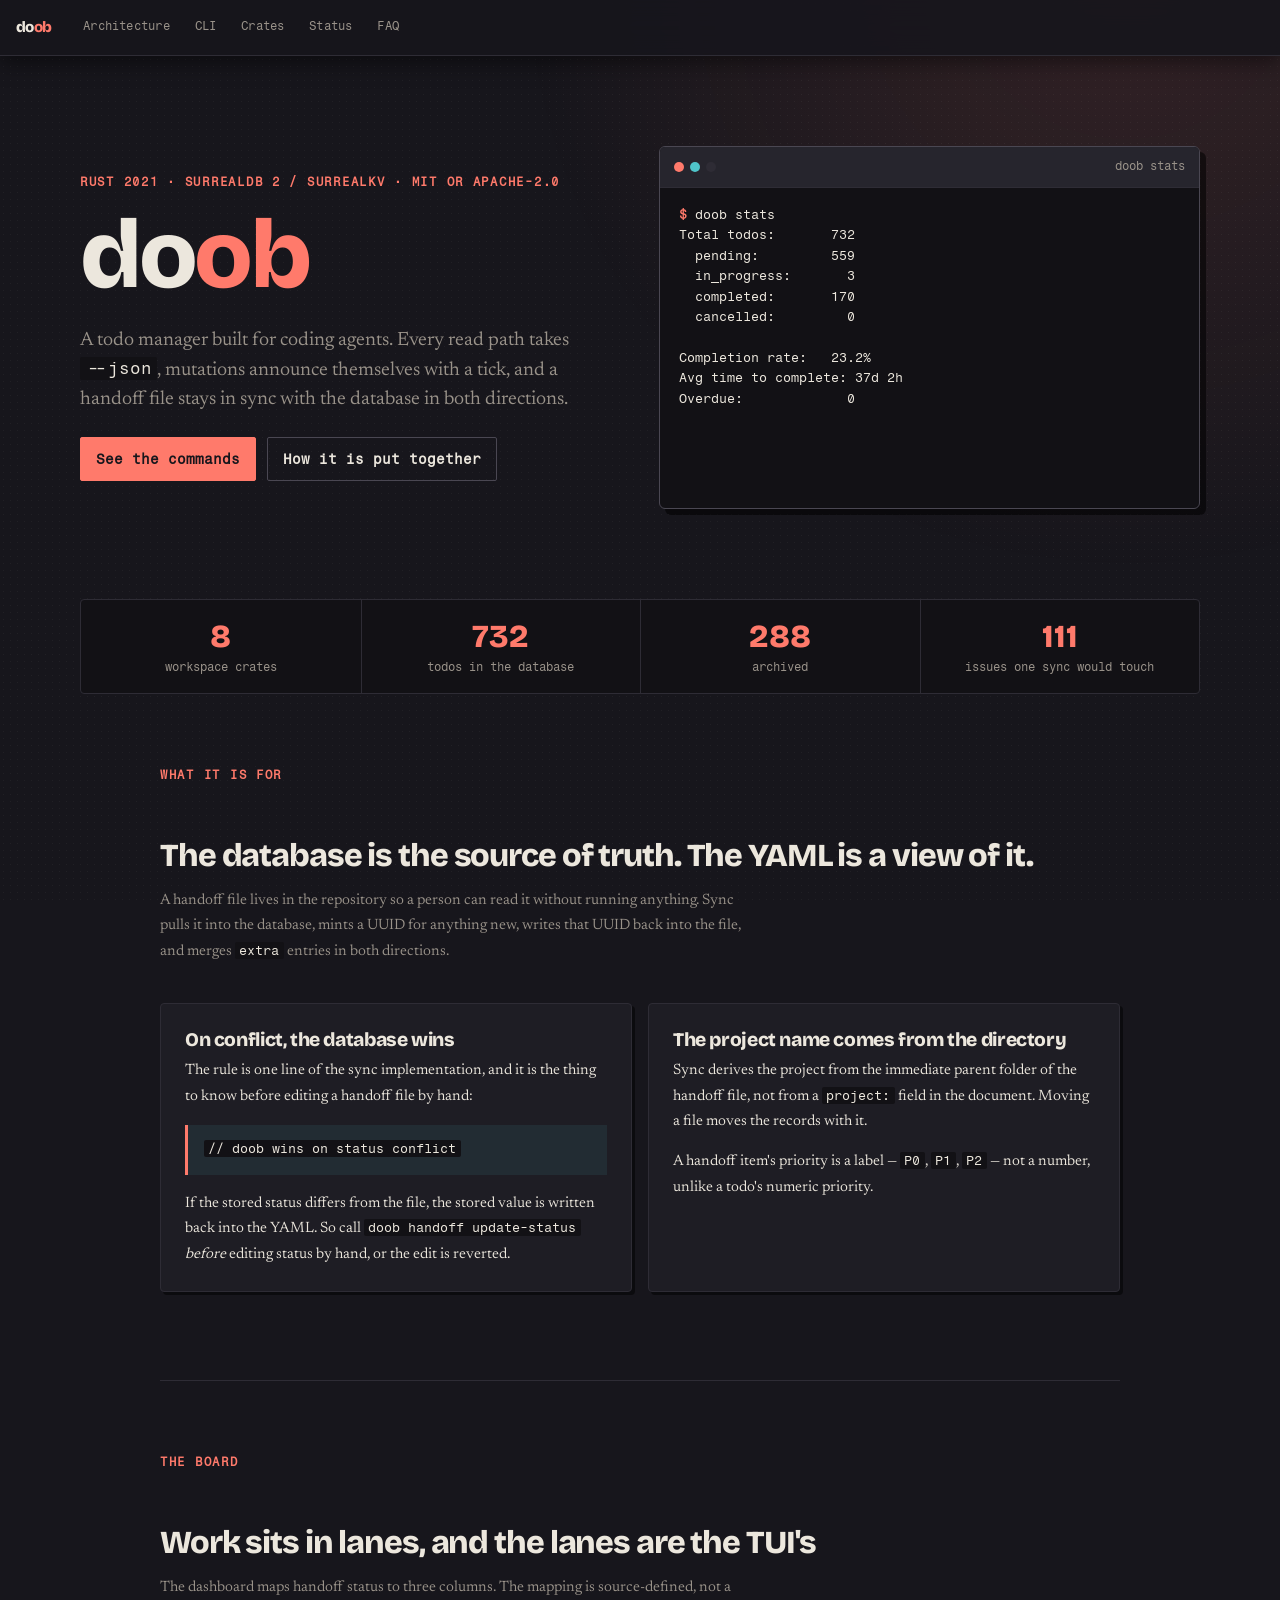
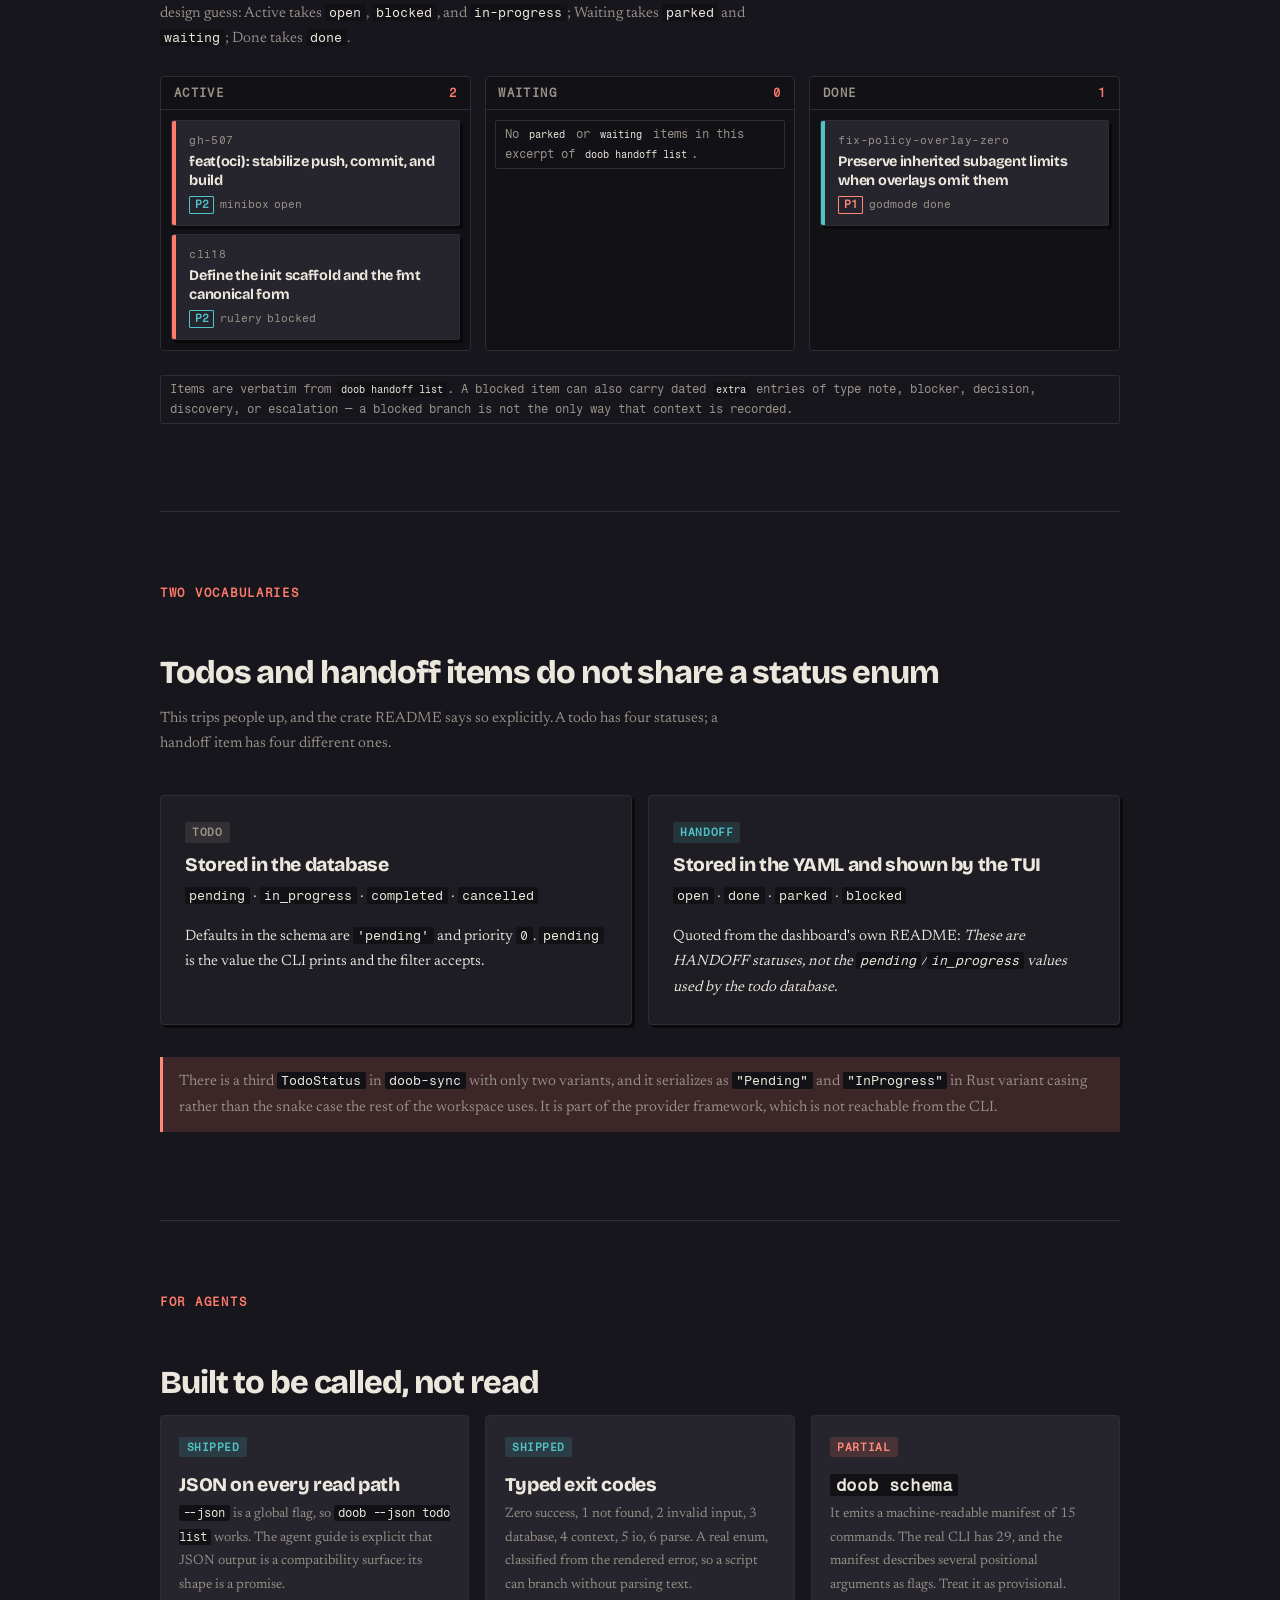
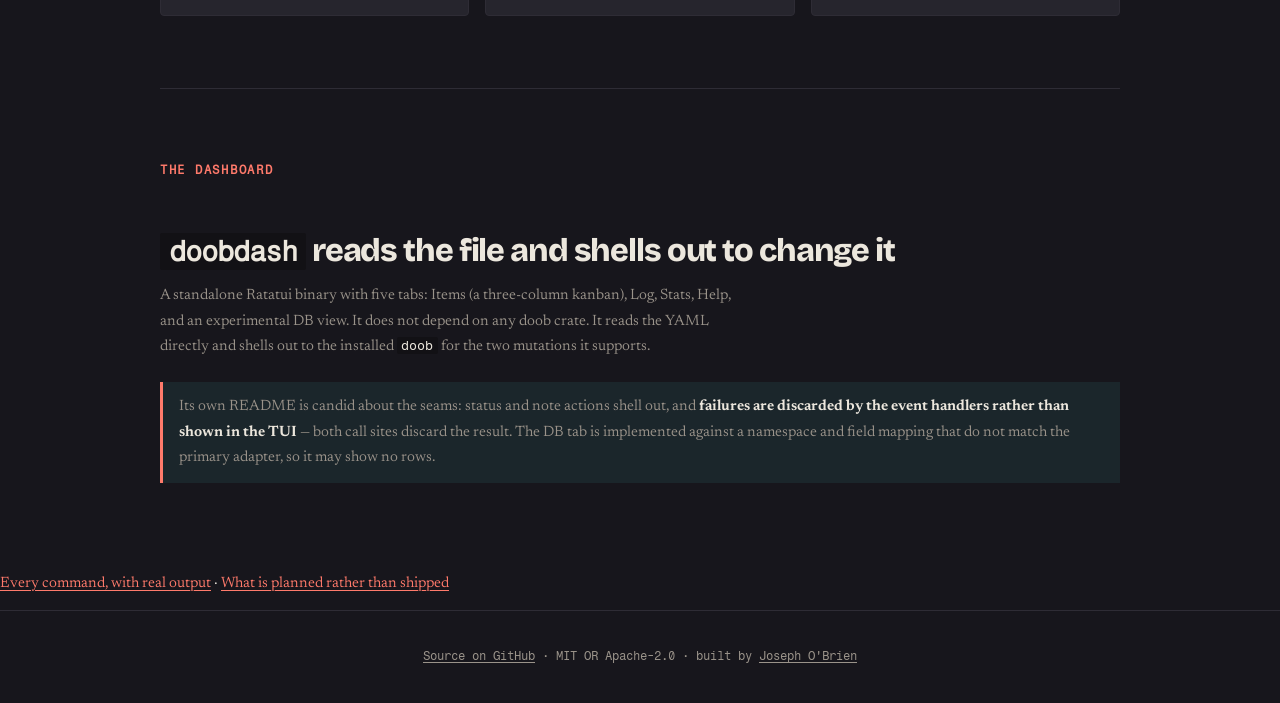
==== site/index.html @ ab03a48d "refactor(site): move the reference site to site/, make it dark, and render diagrams from Mermaid Thr" ====
<!doctype html>
<html lang="en">
  <head>
    <meta charset="utf-8">
    <meta name="viewport" content="width=device-width, initial-scale=1">
    <meta name="description" content="doob is a modern, agent-first todo CLI built with Rust and SurrealDB: todos, notes, handoff sync to YAML, GitHub issue sync, and a Ratatui dashboard.">
    <title>doob &mdash; todo management for coding agents</title>
    <link rel="stylesheet" href="style.css">
  </head>
  <body>
    <a class="skip-link" href="#main">Skip to content</a>

    <nav class="nav" aria-label="Primary">
      <a href="index.html" class="brand" aria-current="page">do<span class="mark">ob</span></a>
      <a href="architecture.html">Architecture</a>
      <a href="cli.html">CLI</a>
      <a href="crates.html">Crates</a>
      <a href="status.html">Status</a>
      <a href="faq.html">FAQ</a>
    </nav>

    <main id="main">
      <header class="hero">
        <div class="hero-grid">
          <div>
            <span class="eyebrow reveal reveal-1">Rust 2021 &middot; SurrealDB 2 / SurrealKV &middot; MIT OR Apache-2.0</span>
            <h1 class="reveal reveal-2">do<span class="mark">ob</span></h1>
            <p class="tagline reveal reveal-3">A todo manager built for coding agents. Every read path takes <code>--json</code>, mutations announce themselves with a tick, and a handoff file stays in sync with the database in both directions.</p>
            <div class="actions reveal reveal-4">
              <a class="button button-primary" href="cli.html">See the commands</a>
              <a class="button" href="architecture.html">How it is put together</a>
            </div>
          </div>

          <div class="terminal reveal reveal-3" aria-label="A real doob run against a live database">
            <div class="terminal-bar"><span class="label">doob stats</span></div>
<pre><span class="prompt">$</span> doob stats
Total todos:       732
  pending:         559
  in_progress:       3
  completed:       170
  cancelled:         0

Completion rate:   23.2%
Avg time to complete: 37d 2h
Overdue:             0</pre>
          </div>
        </div>
      </header>

      <div class="stat-strip" aria-label="Live database snapshot">
        <div class="stat"><div class="n">8</div><div class="d">workspace crates</div></div>
        <div class="stat"><div class="n">732</div><div class="d">todos in the database</div></div>
        <div class="stat"><div class="n">288</div><div class="d">archived</div></div>
        <div class="stat"><div class="n">111</div><div class="d">issues one sync would touch</div></div>
      </div>

      <section class="home-section">
        <span class="eyebrow">What it is for</span>
        <h2>The database is the source of truth. The YAML is a view of it.</h2>
        <p class="section-intro">A handoff file lives in the repository so a person can read it without running anything. Sync pulls it into the database, mints a UUID for anything new, writes that UUID back into the file, and merges <code>extra</code> entries in both directions.</p>
        <div class="grid-2">
          <div class="card">
            <h3>On conflict, the database wins</h3>
            <p>The rule is one line of the sync implementation, and it is the thing to know before editing a handoff file by hand:</p>
            <blockquote><p><code>// doob wins on status conflict</code></p></blockquote>
            <p>If the stored status differs from the file, the stored value is written back into the YAML. So call <code>doob handoff update-status</code> <em>before</em> editing status by hand, or the edit is reverted.</p>
          </div>
          <div class="card">
            <h3>The project name comes from the directory</h3>
            <p>Sync derives the project from the immediate parent folder of the handoff file, not from a <code>project:</code> field in the document. Moving a file moves the records with it.</p>
            <p>A handoff item's priority is a label &mdash; <code>P0</code>, <code>P1</code>, <code>P2</code> &mdash; not a number, unlike a todo's numeric priority.</p>
          </div>
        </div>
      </section>

      <section class="home-section">
        <span class="eyebrow">The board</span>
        <h2>Work sits in lanes, and the lanes are the TUI's</h2>
        <p class="section-intro">The dashboard maps handoff status to three columns. The mapping is source-defined, not a design guess: Active takes <code>open</code>, <code>blocked</code>, and <code>in-progress</code>; Waiting takes <code>parked</code> and <code>waiting</code>; Done takes <code>done</code>.</p>

        <div class="board">
          <div class="lane lane-active">
            <h3>Active <span class="count">2</span></h3>
            <div class="lane-body">
              <div class="ticket">
                <span class="ticket-id">gh-507</span>
                <span class="ticket-title">feat(oci): stabilize push, commit, and build</span>
                <span class="ticket-meta"><span class="pri pri-p2">P2</span> <span>minibox</span> <span>open</span></span>
              </div>
              <div class="ticket">
                <span class="ticket-id">cli18</span>
                <span class="ticket-title">Define the init scaffold and the fmt canonical form</span>
                <span class="ticket-meta"><span class="pri pri-p2">P2</span> <span>rulery</span> <span>blocked</span></span>
              </div>
            </div>
          </div>

          <div class="lane lane-waiting">
            <h3>Waiting <span class="count">0</span></h3>
            <div class="lane-body">
              <p class="meta" style="margin: 0">No <code>parked</code> or <code>waiting</code> items in this excerpt of <code>doob handoff list</code>.</p>
            </div>
          </div>

          <div class="lane lane-done">
            <h3>Done <span class="count">1</span></h3>
            <div class="lane-body">
              <div class="ticket">
                <span class="ticket-id">fix-policy-overlay-zero</span>
                <span class="ticket-title">Preserve inherited subagent limits when overlays omit them</span>
                <span class="ticket-meta"><span class="pri pri-p1">P1</span> <span>godmode</span> <span>done</span></span>
              </div>
            </div>
          </div>
        </div>

        <p class="meta">Items are verbatim from <code>doob handoff list</code>. A blocked item can also carry dated <code>extra</code> entries of type note, blocker, decision, discovery, or escalation &mdash; a blocked branch is not the only way that context is recorded.</p>
      </section>

      <section class="home-section">
        <span class="eyebrow">Two vocabularies</span>
        <h2>Todos and handoff items do not share a status enum</h2>
        <p class="section-intro">This trips people up, and the crate README says so explicitly. A todo has four statuses; a handoff item has four different ones.</p>
        <div class="grid-2">
          <div class="card">
            <span class="pill pill-neutral">Todo</span>
            <h3>Stored in the database</h3>
            <p><code>pending</code> &middot; <code>in_progress</code> &middot; <code>completed</code> &middot; <code>cancelled</code></p>
            <p>Defaults in the schema are <code>'pending'</code> and priority <code>0</code>. <code>pending</code> is the value the CLI prints and the filter accepts.</p>
          </div>
          <div class="card">
            <span class="pill pill-ok">Handoff</span>
            <h3>Stored in the YAML and shown by the TUI</h3>
            <p><code>open</code> &middot; <code>done</code> &middot; <code>parked</code> &middot; <code>blocked</code></p>
            <p>Quoted from the dashboard's own README: <em>These are HANDOFF statuses, not the <code>pending</code>/<code>in_progress</code> values used by the todo database.</em></p>
          </div>
        </div>
        <div class="note note-warn">
          <p>There is a third <code>TodoStatus</code> in <code>doob-sync</code> with only two variants, and it serializes as <code>"Pending"</code> and <code>"InProgress"</code> in Rust variant casing rather than the snake case the rest of the workspace uses. It is part of the provider framework, which is not reachable from the CLI.</p>
        </div>
      </section>

      <section class="home-section">
        <span class="eyebrow">For agents</span>
        <h2>Built to be called, not read</h2>
        <div class="card-grid">
          <article class="feature-card">
            <span class="pill pill-shipped">Shipped</span>
            <h3>JSON on every read path</h3>
            <p><code>--json</code> is a global flag, so <code>doob --json todo list</code> works. The agent guide is explicit that JSON output is a compatibility surface: its shape is a promise.</p>
          </article>
          <article class="feature-card">
            <span class="pill pill-shipped">Shipped</span>
            <h3>Typed exit codes</h3>
            <p>Zero success, 1 not found, 2 invalid input, 3 database, 4 context, 5 io, 6 parse. A real enum, classified from the rendered error, so a script can branch without parsing text.</p>
          </article>
          <article class="feature-card">
            <span class="pill pill-partial">Partial</span>
            <h3><code>doob schema</code></h3>
            <p>It emits a machine-readable manifest of 15 commands. The real CLI has 29, and the manifest describes several positional arguments as flags. Treat it as provisional.</p>
          </article>
        </div>
      </section>

      <section class="home-section">
        <span class="eyebrow">The dashboard</span>
        <h2><code>doobdash</code> reads the file and shells out to change it</h2>
        <p class="section-intro">A standalone Ratatui binary with five tabs: Items (a three-column kanban), Log, Stats, Help, and an experimental DB view. It does not depend on any doob crate. It reads the YAML directly and shells out to the installed <code>doob</code> for the two mutations it supports.</p>
        <div class="note">
          <p>Its own README is candid about the seams: status and note actions shell out, and <strong>failures are discarded by the event handlers rather than shown in the TUI</strong> &mdash; both call sites discard the result. The DB tab is implemented against a namespace and field mapping that do not match the primary adapter, so it may show no rows.</p>
        </div>
      </section>

      <p><a href="cli.html">Every command, with real output</a> &middot; <a href="status.html">What is planned rather than shipped</a></p>
    </main>

    <footer class="site-foot">
      <a href="https://github.com/89jobrien/doob">Source on GitHub</a> &middot; MIT OR Apache-2.0 &middot; built by <a href="https://github.com/89jobrien">Joseph O'Brien</a>
    </footer>
  </body>
</html>
---- site/style.css ----
/* ============================================================
   doob -- static site stylesheet
   https://github.com/89jobrien/doob

   Assembled by the repo-reference-site skill. Three parts:

     1. design tokens (below)
     2. the SHARED COMPONENT LAYER, identical in every repo
     3. the signature section, at the end

   Edit (1) and (3) directly. To change (2), edit it in this skill and re-run
   scripts/assemble-css.sh for each repo; never hand-fork the middle.
   ============================================================ */

/* ============================================================
   doob — design tokens
   Card index, after dark. doob is a working desk tool: todos in
   columns, priorities as labels, handoffs as printed records.
   The palette is a two-ink Risograph print — coral and teal — kept
   on a dark ground because the product carries two separate status
   vocabularies and each gets one ink. Anything that needs a third
   signal is rendered with a hatch, not a third hue.
   The identity is the two inks and the card stock, not the paper;
   both survive the dark substrate, and a light-scheme site for one
   project in a set of dark ones reads as a mistake rather than a
   choice.
   Type: Bricolage Grotesque (filing-cabinet label) /
   Newsreader (prose) / Fragment Mono (commands and ids).
   ============================================================ */

@font-face {
  font-family: "Bricolage Grotesque";
  font-style: normal;
  font-weight: 200 800;
  font-display: swap;
  src: url("fonts/bricolage-grotesque-latin-wght-normal.woff2") format("woff2");
  unicode-range: U+0000-00FF, U+0131, U+0152-0153, U+02BB-02BC, U+02C6, U+02DA, U+02DC,
    U+0304, U+0308, U+0329, U+2000-206F, U+20AC, U+2122, U+2191, U+2193, U+2212, U+2215, U+FEFF,
    U+FFFD;
}

@font-face {
  font-family: "Newsreader";
  font-style: normal;
  font-weight: 200 800;
  font-display: swap;
  src: url("fonts/newsreader-latin-wght-normal.woff2") format("woff2");
  unicode-range: U+0000-00FF, U+0131, U+0152-0153, U+02BB-02BC, U+02C6, U+02DA, U+02DC,
    U+0304, U+0308, U+0329, U+2000-206F, U+20AC, U+2122, U+2191, U+2193, U+2212, U+2215, U+FEFF,
    U+FFFD;
}

@font-face {
  font-family: "Fragment Mono";
  font-style: normal;
  font-weight: 400;
  font-display: swap;
  src: url("fonts/fragment-mono-latin-400-normal.woff2") format("woff2");
  unicode-range: U+0000-00FF, U+0131, U+0152-0153, U+02BB-02BC, U+02C6, U+02DA, U+02DC,
    U+0304, U+0308, U+0329, U+2000-206F, U+20AC, U+2122, U+2191, U+2193, U+2212, U+2215, U+FEFF,
    U+FFFD;
}

:root {
  color-scheme: dark;

  /* type ------------------------------------------------------------------ */
  --font-display: "Bricolage Grotesque", "Trebuchet MS", "Gill Sans", sans-serif;
  --font-body: "Newsreader", Georgia, "Iowan Old Style", serif;
  --font-mono: "Fragment Mono", "Courier New", Courier, monospace;

  --font-display-weight: 800;
  --font-body-weight: 380;
  --font-body-strong: 640;
  --display-tracking: -0.035em;
  --display-tracking-body: -0.02em;
  --brand-tracking: -0.035em;

  --font-size-xs: 0.72rem;
  --font-size-sm: 0.86rem;
  --font-size-md: 1.2rem;
  --font-size-lg: clamp(1.5rem, 2.8vw, 2rem);
  --font-size-2xl: clamp(2.2rem, 5vw, 3.6rem);
  --font-size-display: clamp(2.9rem, 9vw, 6rem);

  /* palette: Risograph at night, two ink --------------------------------- */
  /* The two-ink logic is the identity and it survives the dark ground: the
     todo vocabulary and the handoff vocabulary each get one ink, and anything
     needing a third signal is hatched rather than given a third hue. Only the
     substrate changed -- card stock under a lamp instead of on a desk. */
  --color-bg: #17161c;
  --color-surface: #1e1d24;
  --color-surface-raised: #26252d;
  --color-surface-sunken: #121115;
  --color-fg: #ece7dd;
  --color-fg-muted: #9a938a;
  --color-accent: #ff7a6b;
  --color-accent-hover: #ff9285;
  --color-accent-fg: #17161c;
  --color-border: #2e2c35;
  --color-border-strong: #4a4752;
  --color-focus: #4fc4c9;

  /* second ink, reserved for the handoff status vocabulary -------------- */
  --color-ink-2: #4fc4c9;

  --color-nav-bg: rgb(23 22 28 / 0.9);
  --color-row-hover: rgb(255 122 107 / 0.08);
  --color-note-bg: rgb(79 196 201 / 0.09);
  --color-pill-neutral-bg: rgb(154 147 138 / 0.16);
  --color-code-bg: #121115;
  --color-code-fg: #ece7dd;
  --color-terminal-bg: #121115;
  --color-terminal-fg: #ece7dd;
  --color-dot-1: #ff7a6b;
  --color-dot-2: #4fc4c9;
  --color-dot-3: #2e2c35;

  /* two inks only. A blocked or unwired item is hatched, never a 3rd hue. */
  --color-signal-ok: #4fc4c9;
  --color-signal-ok-bg: rgb(79 196 201 / 0.14);
  --color-signal-warn: #ff8a7a;
  --color-signal-warn-bg: rgb(255 122 107 / 0.16);
  --color-signal-err: #ece7dd;
  --color-signal-err-bg: repeating-linear-gradient(
    45deg,
    rgb(236 231 221 / 0.16) 0 4px,
    transparent 4px 8px
  );

  /* form ------------------------------------------------------------------ */
  --radius-xs: 2px;
  --radius: 4px;
  --radius-lg: 6px;
  --radius-pill: 2px;
  --content-width: 1120px;
  --content-width-narrow: 960px;
  --stat-columns: 4;
  --terminal-min-height: 20rem;

  /* the hard offset is the card-stock tell; on a dark ground it reads as an
     edge catching light rather than as a printed drop shadow. */
  --shadow-card: 3px 3px 0 rgb(0 0 0 / 0.5);
  --shadow-terminal: 6px 6px 0 rgb(0 0 0 / 0.55);
  --shadow-nav: 0 6px 22px rgb(0 0 0 / 0.5);
  --shadow-button: 3px 3px 0 rgb(0 0 0 / 0.55);

  /* atmosphere: halftone, inverted to a faint light dot field ------------- */
  --atmosphere-image: radial-gradient(rgb(236 231 221 / 0.05) 0.9px, transparent 0.9px),
    radial-gradient(circle at 88% -4%, rgb(255 122 107 / 0.13), transparent 38rem);
  --atmosphere-size: 7px 7px, auto;
  --grain-image: radial-gradient(rgb(236 231 221 / 0.03) 0.6px, transparent 0.6px);
  --grain-opacity: 1;
  --grain-blend: normal;
}

/* >>> SHARED-LAYER:BEGIN
   SHARED COMPONENT LAYER
   ------------------------------------------------------------------------
   This block is byte-identical in every repo that uses the reference-site
   pattern. It is the only part of a repo's site stylesheet that is not
   repo-specific.

   A repo's stylesheet is exactly three parts:

       1. design tokens       (:root, @font-face)  -- repo-specific
       2. SHARED COMPONENT LAYER (this block)    -- identical everywhere
       3. signature section   (at the end)        -- repo-specific

   Edit (1) and (3) freely. Change this block only by changing it in every
   repo at once -- scripts/assemble-css.sh does that and fails on drift.
   The site directory is site/ by default, overridable with SITE_DIR.

   Adding a class here means every repo gains it. That is the point: it keeps
   the sites one system instead of N forks.
   ---------------------------------------------------------------------- */

/* ============================================================
   SHARED COMPONENT LAYER
   Identical across crux, doob, and devloop. Do not edit
   per-repo: the design tokens above and the signature section
   below are the only repo-specific parts.
   ============================================================ */

/* --- reset --- */

*,
*::before,
*::after {
  box-sizing: border-box;
  margin: 0;
  padding: 0;
}

html {
  scroll-behavior: smooth;
  scroll-padding-top: 5rem;
}

body {
  min-width: 280px;
  min-height: 100vh;
  background: var(--color-bg);
  color: var(--color-fg);
  font-family: var(--font-body);
  font-size: 15px;
  font-weight: var(--font-body-weight);
  line-height: 1.7;
  -webkit-font-smoothing: antialiased;
  text-rendering: optimizeLegibility;
}

img,
svg {
  display: block;
  max-width: 100%;
  height: auto;
}

button,
input,
select,
textarea {
  font: inherit;
  color: inherit;
}

::selection {
  background: var(--color-accent);
  color: var(--color-accent-fg);
}

/* --- atmosphere ------------------------------------------------
   Two layers maximum, per the background bank. Each repo picks
   its recipe in the token block via --atmosphere-image. */

body::before {
  position: fixed;
  inset: 0;
  z-index: -2;
  background-image: var(--atmosphere-image);
  background-size: var(--atmosphere-size);
  content: "";
  pointer-events: none;
}

body::after {
  position: fixed;
  inset: 0;
  z-index: -1;
  opacity: var(--grain-opacity);
  background-image: var(--grain-image);
  content: "";
  pointer-events: none;
  mix-blend-mode: var(--grain-blend);
}

/* --- links and focus --- */

a {
  color: var(--color-accent);
  text-decoration-thickness: 1px;
  text-underline-offset: 0.18em;
}

a:hover {
  color: var(--color-accent-hover);
}

a:focus-visible,
[tabindex]:focus-visible,
summary:focus-visible {
  border-radius: var(--radius-xs);
  outline: 2px solid var(--color-focus);
  outline-offset: 3px;
}

.skip-link {
  position: fixed;
  top: 0.75rem;
  left: 0.75rem;
  z-index: 1000;
  padding: 0.55rem 0.85rem;
  transform: translateY(-200%);
  border-radius: var(--radius-xs);
  background: var(--color-accent);
  color: var(--color-accent-fg);
  font-family: var(--font-mono);
  font-size: var(--font-size-xs);
  font-weight: 700;
}

.skip-link:focus {
  transform: translateY(0);
}

/* --- nav --- */

.nav {
  position: sticky;
  top: 0;
  z-index: 100;
  display: flex;
  min-height: 56px;
  padding: 0 1rem;
  gap: 0.15rem;
  align-items: center;
  overflow-x: auto;
  border-bottom: 1px solid var(--color-border);
  background: var(--color-nav-bg);
  box-shadow: var(--shadow-nav);
  scrollbar-width: thin;
  backdrop-filter: blur(14px);
}

.nav .brand {
  flex: 0 0 auto;
  margin-right: 1.1rem;
  color: var(--color-fg);
  font-family: var(--font-display);
  font-size: 0.95rem;
  font-weight: var(--font-display-weight);
  letter-spacing: var(--brand-tracking);
  text-decoration: none;
  white-space: nowrap;
}

.nav .brand .mark {
  color: var(--color-accent);
}

.nav a:not(.brand) {
  display: grid;
  flex: 0 0 auto;
  min-height: 44px;
  padding: 0 0.7rem;
  place-items: center;
  border-bottom: 2px solid transparent;
  color: var(--color-fg-muted);
  font-family: var(--font-mono);
  font-size: var(--font-size-xs);
  letter-spacing: 0.02em;
  text-decoration: none;
  white-space: nowrap;
}

.nav a:not(.brand):hover,
.nav a[aria-current="page"] {
  border-bottom-color: var(--color-accent);
  color: var(--color-fg);
}

/* --- page frame --- */

.page {
  width: min(100% - 2rem, var(--content-width));
  margin: 0 auto;
  padding: clamp(2rem, 5vw, 4rem) 0 5rem;
}

.page-head {
  position: relative;
  max-width: 62rem;
  margin-bottom: clamp(2rem, 5vw, 3.5rem);
  padding-bottom: 1.6rem;
  border-bottom: 1px solid var(--color-border);
}

.page-head::after {
  position: absolute;
  bottom: -1px;
  left: 0;
  width: min(11rem, 42%);
  height: 2px;
  background: linear-gradient(90deg, var(--color-accent), transparent);
  content: "";
}

.eyebrow {
  display: block;
  margin-bottom: 0.6rem;
  color: var(--color-accent);
  font-family: var(--font-mono);
  font-size: var(--font-size-xs);
  font-weight: 700;
  letter-spacing: 0.15em;
  text-transform: uppercase;
}

.meta-row {
  display: flex;
  flex-wrap: wrap;
  margin-top: 1.25rem;
  gap: 0.5rem;
}

.meta {
  padding: 0.26rem 0.55rem;
  border: 1px solid var(--color-border);
  border-radius: var(--radius-xs);
  color: var(--color-fg-muted);
  font-family: var(--font-mono);
  font-size: var(--font-size-xs);
}

/* --- headings and prose --- */

h1,
h2,
h3 {
  font-family: var(--font-display);
  font-weight: var(--font-display-weight);
  letter-spacing: var(--display-tracking);
  line-height: 1.12;
}

h1 {
  max-width: 20ch;
  margin-bottom: 0.7rem;
  font-size: var(--font-size-2xl);
}

h2 {
  margin: 3.25rem 0 0.9rem;
  font-size: var(--font-size-lg);
}

h3 {
  margin: 1.4rem 0 0.35rem;
  font-size: var(--font-size-md);
  letter-spacing: var(--display-tracking-body);
  line-height: 1.3;
}

p {
  margin-bottom: 0.9rem;
}

.lead {
  max-width: 68ch;
  color: var(--color-fg-muted);
  font-size: var(--font-size-md);
  line-height: 1.6;
}

.section-intro {
  max-width: 66ch;
  margin-bottom: 1.4rem;
  color: var(--color-fg-muted);
}

section + section {
  margin-top: 1.25rem;
}

ul,
ol {
  margin: 0.5rem 0 1rem 1.3rem;
}

li {
  margin-bottom: 0.32rem;
}

strong {
  font-weight: var(--font-body-strong);
}

hr {
  margin: 2.5rem 0;
  border: 0;
  border-top: 1px solid var(--color-border);
}

/* --- cards and grids --- */

.card,
.panel {
  margin: 1rem 0;
  padding: clamp(1rem, 2.6vw, 1.5rem);
  border: 1px solid var(--color-border);
  border-radius: var(--radius);
  background: var(--color-surface);
  box-shadow: var(--shadow-card);
}

.card > :first-child,
.panel > :first-child {
  margin-top: 0;
}

.card > :last-child,
.panel > :last-child {
  margin-bottom: 0;
}

.card h3,
.panel h3 {
  margin-top: 0.5rem;
}

.grid-2,
.grid-3,
.card-grid {
  display: grid;
  gap: 1rem;
}

.grid-2 {
  grid-template-columns: repeat(2, minmax(0, 1fr));
}

.grid-3,
.card-grid {
  grid-template-columns: repeat(3, minmax(0, 1fr));
}

.feature-card {
  position: relative;
  margin: 0;
  padding: 1.15rem;
  overflow: hidden;
  border: 1px solid var(--color-border);
  border-radius: var(--radius);
  background: var(--color-surface-raised);
}

.feature-card > :first-child {
  margin-top: 0;
}

.feature-card > :last-child {
  margin-bottom: 0;
}

.feature-card h3 {
  margin-top: 0.8rem;
}

.feature-card p {
  color: var(--color-fg-muted);
  font-size: var(--font-size-sm);
}

/* --- tables --- */

.table-wrap {
  margin: 1rem 0;
  overflow-x: auto;
  border: 1px solid var(--color-border);
  border-radius: var(--radius);
  background: var(--color-surface-sunken);
  scrollbar-color: var(--color-border-strong) var(--color-bg);
}

table {
  display: table;
  width: 100%;
  min-width: 40rem;
  border-collapse: collapse;
  font-size: var(--font-size-sm);
}

caption {
  padding: 0.8rem 1rem;
  color: var(--color-fg-muted);
  font-family: var(--font-mono);
  font-size: var(--font-size-xs);
  text-align: left;
}

th,
td {
  padding: 0.68rem 0.85rem;
  border-bottom: 1px solid var(--color-border);
  text-align: left;
  vertical-align: top;
}

th {
  color: var(--color-fg-muted);
  font-family: var(--font-mono);
  font-size: 0.73rem;
  font-weight: 700;
  letter-spacing: 0.06em;
  text-transform: uppercase;
}

tbody tr:last-child > * {
  border-bottom: 0;
}

tbody tr:hover {
  background: var(--color-row-hover);
}

td code,
th code {
  white-space: nowrap;
}

/* --- code --- */

code {
  padding: 0.08em 0.34em;
  border-radius: var(--radius-xs);
  background: var(--color-code-bg);
  color: var(--color-code-fg);
  font-family: var(--font-mono);
  font-size: 0.87em;
}

pre {
  margin: 1rem 0;
  padding: 1.05rem 1.2rem;
  overflow-x: auto;
  border: 1px solid var(--color-border);
  border-radius: var(--radius);
  background: var(--color-code-bg);
  color: var(--color-code-fg);
  font-family: var(--font-mono);
  font-size: 0.79rem;
  line-height: 1.62;
  tab-size: 2;
}

pre code {
  padding: 0;
  background: none;
  color: inherit;
  font-size: inherit;
}

/* --- terminal --- */

.terminal {
  overflow: hidden;
  border: 1px solid var(--color-border-strong);
  border-radius: var(--radius-lg);
  background: var(--color-terminal-bg);
  box-shadow: var(--shadow-terminal);
}

.terminal-bar {
  display: flex;
  padding: 0.65rem 0.85rem;
  gap: 0.4rem;
  align-items: center;
  border-bottom: 1px solid var(--color-border);
  background: var(--color-surface-raised);
}

.terminal-bar::before {
  width: 0.62rem;
  height: 0.62rem;
  border-radius: 50%;
  background: var(--color-dot-1);
  box-shadow: 1rem 0 var(--color-dot-2), 2rem 0 var(--color-dot-3);
  content: "";
}

.terminal-bar .label {
  margin-left: auto;
  color: var(--color-fg-muted);
  font-family: var(--font-mono);
  font-size: var(--font-size-xs);
}

.terminal pre {
  min-height: var(--terminal-min-height, auto);
  margin: 0;
  border: 0;
  border-radius: 0;
  background: none;
  color: var(--color-terminal-fg);
}

.terminal .prompt {
  color: var(--color-accent);
  font-weight: 700;
}

.terminal .cmt {
  color: var(--color-fg-muted);
}

.terminal .ok {
  color: var(--color-signal-ok);
}

.terminal .warn {
  color: var(--color-signal-warn);
}

.terminal .err {
  color: var(--color-signal-err);
}

/* --- status pills --- */

.pill {
  display: inline-block;
  padding: 0.18rem 0.46rem;
  border-radius: var(--radius-pill);
  font-family: var(--font-mono);
  font-size: 0.67rem;
  font-weight: 700;
  letter-spacing: 0.05em;
  line-height: 1.4;
  text-transform: uppercase;
  white-space: nowrap;
}

.pill-ok,
.pill-active,
.pill-shipped {
  background: var(--color-signal-ok-bg);
  color: var(--color-signal-ok);
}

.pill-partial,
.pill-wip,
.pill-experimental {
  background: var(--color-signal-warn-bg);
  color: var(--color-signal-warn);
}

.pill-none,
.pill-blocked,
.pill-notwired {
  background: var(--color-signal-err-bg);
  color: var(--color-signal-err);
}

.pill-neutral,
.pill-meta {
  background: var(--color-pill-neutral-bg);
  color: var(--color-fg-muted);
}

.status {
  font-family: var(--font-mono);
  font-size: 0.88em;
  font-weight: 700;
  white-space: nowrap;
}

.status-ok {
  color: var(--color-signal-ok);
}

.status-warn,
.status-wip {
  color: var(--color-signal-warn);
}

.status-err {
  color: var(--color-signal-err);
}

.status-off {
  color: var(--color-fg-muted);
}

/* --- notes and callouts --- */

.note,
blockquote {
  margin: 1rem 0;
  padding: 0.75rem 1rem;
  border-left: 3px solid var(--color-accent);
  background: var(--color-note-bg);
  color: var(--color-fg-muted);
}

.note > :last-child,
blockquote > :last-child {
  margin-bottom: 0;
}

.note strong,
blockquote strong {
  color: var(--color-fg);
}

.note-warn {
  border-left-color: var(--color-signal-warn);
  background: var(--color-signal-warn-bg);
}

/* --- diagrams --- */

.diagram {
  margin: 1.25rem 0;
  padding: clamp(0.5rem, 2vw, 1.1rem);
  overflow-x: auto;
  border: 1px solid var(--color-border);
  border-radius: var(--radius);
  background: var(--color-surface-sunken);
}

.diagram img {
  margin: 0 auto;
}

figcaption {
  max-width: 74ch;
  margin: 0.7rem auto 0;
  color: var(--color-fg-muted);
  font-size: var(--font-size-sm);
  text-align: center;
}

/* --- ordered steps --- */

.steps {
  display: grid;
  margin: 0.5rem 0 1rem;
  gap: 0.75rem;
  list-style: none;
  counter-reset: step;
}

.step {
  display: grid;
  padding: 1rem 0;
  grid-template-columns: 2.6rem minmax(0, 1fr);
  gap: 0.9rem;
  border-top: 1px solid var(--color-border);
  counter-increment: step;
}

.step::before {
  color: var(--color-accent);
  content: counter(step, decimal-leading-zero);
  font-family: var(--font-mono);
  font-size: var(--font-size-md);
  font-weight: 700;
}

.step > div > :first-child {
  margin-top: 0;
}

.step > div > :last-child {
  margin-bottom: 0;
}

/* --- actions --- */

.actions {
  display: flex;
  flex-wrap: wrap;
  margin-top: 1.4rem;
  gap: 0.65rem;
}

.button {
  display: inline-flex;
  min-height: 44px;
  padding: 0.55rem 0.95rem;
  align-items: center;
  border: 1px solid var(--color-border-strong);
  border-radius: var(--radius-xs);
  color: var(--color-fg);
  font-family: var(--font-mono);
  font-size: var(--font-size-sm);
  font-weight: 700;
  text-decoration: none;
  transition: transform 0.18s ease, box-shadow 0.18s ease, border-color 0.18s ease,
    color 0.18s ease;
}

.button:hover {
  transform: translateY(-2px);
  border-color: var(--color-accent);
  color: var(--color-accent);
  text-decoration: none;
  box-shadow: var(--shadow-button);
}

.button-primary {
  border-color: var(--color-accent);
  background: var(--color-accent);
  color: var(--color-accent-fg);
}

.button-primary:hover {
  background: var(--color-accent-hover);
  color: var(--color-accent-fg);
}

/* --- faq --- */

.faq {
  margin-top: 1rem;
  border-top: 1px solid var(--color-border);
}

.faq-item {
  border-bottom: 1px solid var(--color-border);
}

.faq-item > summary {
  display: flex;
  min-height: 3rem;
  padding: 1rem 0;
  gap: 1rem;
  align-items: flex-start;
  cursor: pointer;
  font-family: var(--font-display);
  font-size: var(--font-size-md);
  font-weight: var(--font-display-weight);
  letter-spacing: var(--display-tracking-body);
  list-style: none;
  line-height: 1.35;
}

.faq-item > summary::-webkit-details-marker {
  display: none;
}

.faq-item > summary::before {
  flex: 0 0 auto;
  margin-top: 0.15em;
  color: var(--color-accent);
  content: "+";
  font-family: var(--font-mono);
  font-size: 1.1em;
  font-weight: 700;
  line-height: 1;
}

.faq-item[open] > summary::before {
  content: "\2212";
}

.faq-item > summary:hover {
  color: var(--color-accent);
}

.faq-body {
  padding: 0 0 1.25rem 1.9rem;
}

.faq-body > :last-child {
  margin-bottom: 0;
}

/* --- hero and stat strip --- */

.hero {
  position: relative;
  display: grid;
  padding: clamp(2.75rem, 7vw, 6rem) max(1rem, calc((100vw - var(--content-width)) / 2));
  align-items: center;
}

.hero-grid {
  position: relative;
  z-index: 1;
  display: grid;
  grid-template-columns: minmax(0, 1fr) minmax(0, 1.05fr);
  gap: clamp(2rem, 5vw, 4rem);
  align-items: center;
}

.hero h1 {
  max-width: none;
  margin: 0 0 1rem;
  font-size: var(--font-size-display);
  letter-spacing: var(--display-tracking);
}

.hero h1 .mark {
  color: var(--color-accent);
}

.hero .tagline {
  max-width: 46ch;
  margin-bottom: 0;
  color: var(--color-fg-muted);
  font-size: var(--font-size-md);
  line-height: 1.55;
}

.stat-strip {
  display: grid;
  width: min(100% - 2rem, var(--content-width));
  margin: 0 auto;
  grid-template-columns: repeat(var(--stat-columns, 4), minmax(0, 1fr));
  border: 1px solid var(--color-border);
  border-radius: var(--radius);
  background: var(--color-surface-sunken);
}

.stat {
  padding: 1.15rem 0.7rem;
  text-align: center;
}

.stat + .stat {
  border-left: 1px solid var(--color-border);
}

.stat .n {
  color: var(--color-accent);
  font-family: var(--font-display);
  font-size: var(--font-size-lg);
  font-weight: var(--font-display-weight);
  line-height: 1.2;
}

.stat .d {
  margin-top: 0.15rem;
  color: var(--color-fg-muted);
  font-family: var(--font-mono);
  font-size: var(--font-size-xs);
  line-height: 1.4;
}

.home-section {
  width: min(100% - 2rem, var(--content-width-narrow));
  margin: 0 auto;
  padding: clamp(2.5rem, 6vw, 4.5rem) 0;
}

.home-section + .home-section {
  border-top: 1px solid var(--color-border);
}

/* --- footer --- */

.site-foot {
  padding: 2.25rem 1rem;
  border-top: 1px solid var(--color-border);
  color: var(--color-fg-muted);
  font-family: var(--font-mono);
  font-size: var(--font-size-xs);
  text-align: center;
}

.site-foot a {
  color: var(--color-fg-muted);
  text-decoration: underline;
}

.site-foot a:hover {
  color: var(--color-accent);
}

/* --- motion: one orchestrated page-load stagger --- */

.reveal {
  opacity: 0;
  transform: translateY(12px);
  animation: reveal 0.62s cubic-bezier(0.16, 1, 0.3, 1) forwards;
}

.reveal-1 { animation-delay: 0ms; }
.reveal-2 { animation-delay: 90ms; }
.reveal-3 { animation-delay: 180ms; }
.reveal-4 { animation-delay: 270ms; }

@keyframes reveal {
  to {
    opacity: 1;
    transform: none;
  }
}

/* --- responsive --- */

@media (max-width: 980px) {
  .hero-grid {
    grid-template-columns: 1fr;
  }

  .terminal {
    max-width: 40rem;
  }

  .stat-strip {
    grid-template-columns: repeat(2, minmax(0, 1fr));
  }

  .stat + .stat {
    border-left: 0;
  }

  .stat:nth-child(even) {
    border-left: 1px solid var(--color-border);
  }

  .stat:nth-child(n + 3) {
    border-top: 1px solid var(--color-border);
  }
}

@media (max-width: 760px) {
  .grid-3,
  .card-grid {
    grid-template-columns: repeat(2, minmax(0, 1fr));
  }

  .grid-2 {
    grid-template-columns: 1fr;
  }
}

@media (max-width: 520px) {
  .nav {
    padding-inline: 0.6rem;
  }

  .nav .brand {
    margin-right: 0.4rem;
  }

  .page,
  .home-section,
  .stat-strip {
    width: min(100% - 1.2rem, var(--content-width));
  }

  .grid-3,
  .card-grid {
    grid-template-columns: 1fr;
  }

  .hero {
    padding-inline: 0.8rem;
  }

  .faq-body {
    padding-left: 0;
  }
}

@media (prefers-reduced-motion: reduce) {
  html {
    scroll-behavior: auto;
  }

  .reveal {
    opacity: 1;
    transform: none;
    animation: none;
  }

  .button,
  .button:hover {
    transform: none;
    transition: none;
  }
}

@media print {
  :root {
    color-scheme: light;
  }

  body {
    background: #fff;
    color: #111;
  }

  body::before,
  body::after,
  .nav,
  .skip-link,
  .actions,
  .hero .terminal {
    display: none;
  }

  .page,
  .home-section {
    width: 100%;
    padding: 0;
  }

  .card,
  .panel,
  .table-wrap,
  .diagram,
  .stat-strip {
    border-color: #bbb;
    background: none;
    box-shadow: none;
  }

  a,
  code {
    color: #1c3d00;
  }

  .faq-item > summary::before {
    content: "";
  }
}

/* <<< SHARED-LAYER:END */

/* ============================================================
   doob — signature: the handoff board
   doobdash renders handoff items in three columns, mapping
   status to lane in the TUI itself: Active takes open,
   blocked, and in-progress; Waiting takes parked and waiting;
   Done takes done. That mapping is the product's own idea of
   how work sits, so it is the idea the site borrows. The card
   is a piece of card stock — a punched tab on the left edge
   and a hard offset shadow that shifts when you reach for it.
   ============================================================ */

.board {
  display: grid;
  margin: 1.5rem 0;
  gap: 0.85rem;
  grid-template-columns: repeat(3, minmax(0, 1fr));
}

.lane {
  min-width: 0;
  border: 1px solid var(--color-border);
  border-radius: var(--radius);
  background: var(--color-surface-sunken);
}

.lane > h3 {
  display: flex;
  margin: 0;
  padding: 0.55rem 0.8rem;
  gap: 0.5rem;
  align-items: baseline;
  justify-content: space-between;
  border-bottom: 1px solid var(--color-border);
  font-family: var(--font-mono);
  font-size: var(--font-size-xs);
  font-weight: 700;
  letter-spacing: 0.12em;
  text-transform: uppercase;
  color: var(--color-fg-muted);
}

.lane > h3 .count {
  color: var(--color-accent);
}

.lane-body {
  display: grid;
  padding: 0.6rem;
  gap: 0.5rem;
}

/* a card-stock record */

.ticket {
  position: relative;
  padding: 0.7rem 0.75rem 0.7rem 1.1rem;
  border: 1px solid var(--color-border);
  border-radius: var(--radius-xs);
  background: var(--color-surface-raised);
  box-shadow: var(--shadow-card);
  transition: transform 0.16s ease, box-shadow 0.16s ease;
}

/* the punched tab, tinted by lane */
.ticket::before {
  position: absolute;
  inset: 0 auto 0 0;
  width: 4px;
  border-radius: var(--radius-xs) 0 0 var(--radius-xs);
  background: var(--ticket-ink, var(--color-accent));
  content: "";
}

.ticket:hover {
  transform: translate(-2px, -2px);
  box-shadow: 5px 5px 0 rgb(43 43 43 / 0.12);
}

.ticket-id {
  display: block;
  font-family: var(--font-mono);
  font-size: 0.68rem;
  letter-spacing: 0.04em;
  color: var(--color-fg-muted);
}

.ticket-title {
  display: block;
  margin: 0.15rem 0 0.35rem;
  font-family: var(--font-display);
  font-size: 0.9rem;
  font-weight: 700;
  letter-spacing: var(--display-tracking-body);
  line-height: 1.3;
  color: var(--color-fg);
}

.ticket-meta {
  display: flex;
  flex-wrap: wrap;
  gap: 0.35rem;
  font-family: var(--font-mono);
  font-size: 0.66rem;
  color: var(--color-fg-muted);
}

/* lane inks: coral for work in flight, teal for settled */
.lane-active .ticket {
  --ticket-ink: var(--color-accent);
}

.lane-waiting .ticket {
  --ticket-ink: var(--color-signal-warn);
}

.lane-done .ticket {
  --ticket-ink: var(--color-ink-2);
}

/* the priority label, as a stamped box on the card corner */

.pri {
  display: inline-block;
  padding: 0 0.28rem;
  border: 1px solid currentcolor;
  border-radius: 1px;
  font-weight: 700;
  line-height: 1.45;
}

.pri-p0 {
  color: var(--color-signal-err);
}

.pri-p1 {
  color: var(--color-signal-warn);
}

.pri-p2 {
  color: var(--color-ink-2);
}

@media (max-width: 900px) {
  .board {
    grid-template-columns: 1fr;
  }
}

@media (prefers-reduced-motion: reduce) {
  .ticket,
  .ticket:hover {
    transform: none;
    transition: none;
  }
}

/* ============================================================
   End of repo-specific sections.

   Self-hosted faces in ./fonts/ are latin subsets pulled from Fontsource
   (SIL Open Font License 1.1). See fonts/README.md for the file list and
   upstream sources. No CDN request is made at render time.

   repo: doob
   ============================================================ */
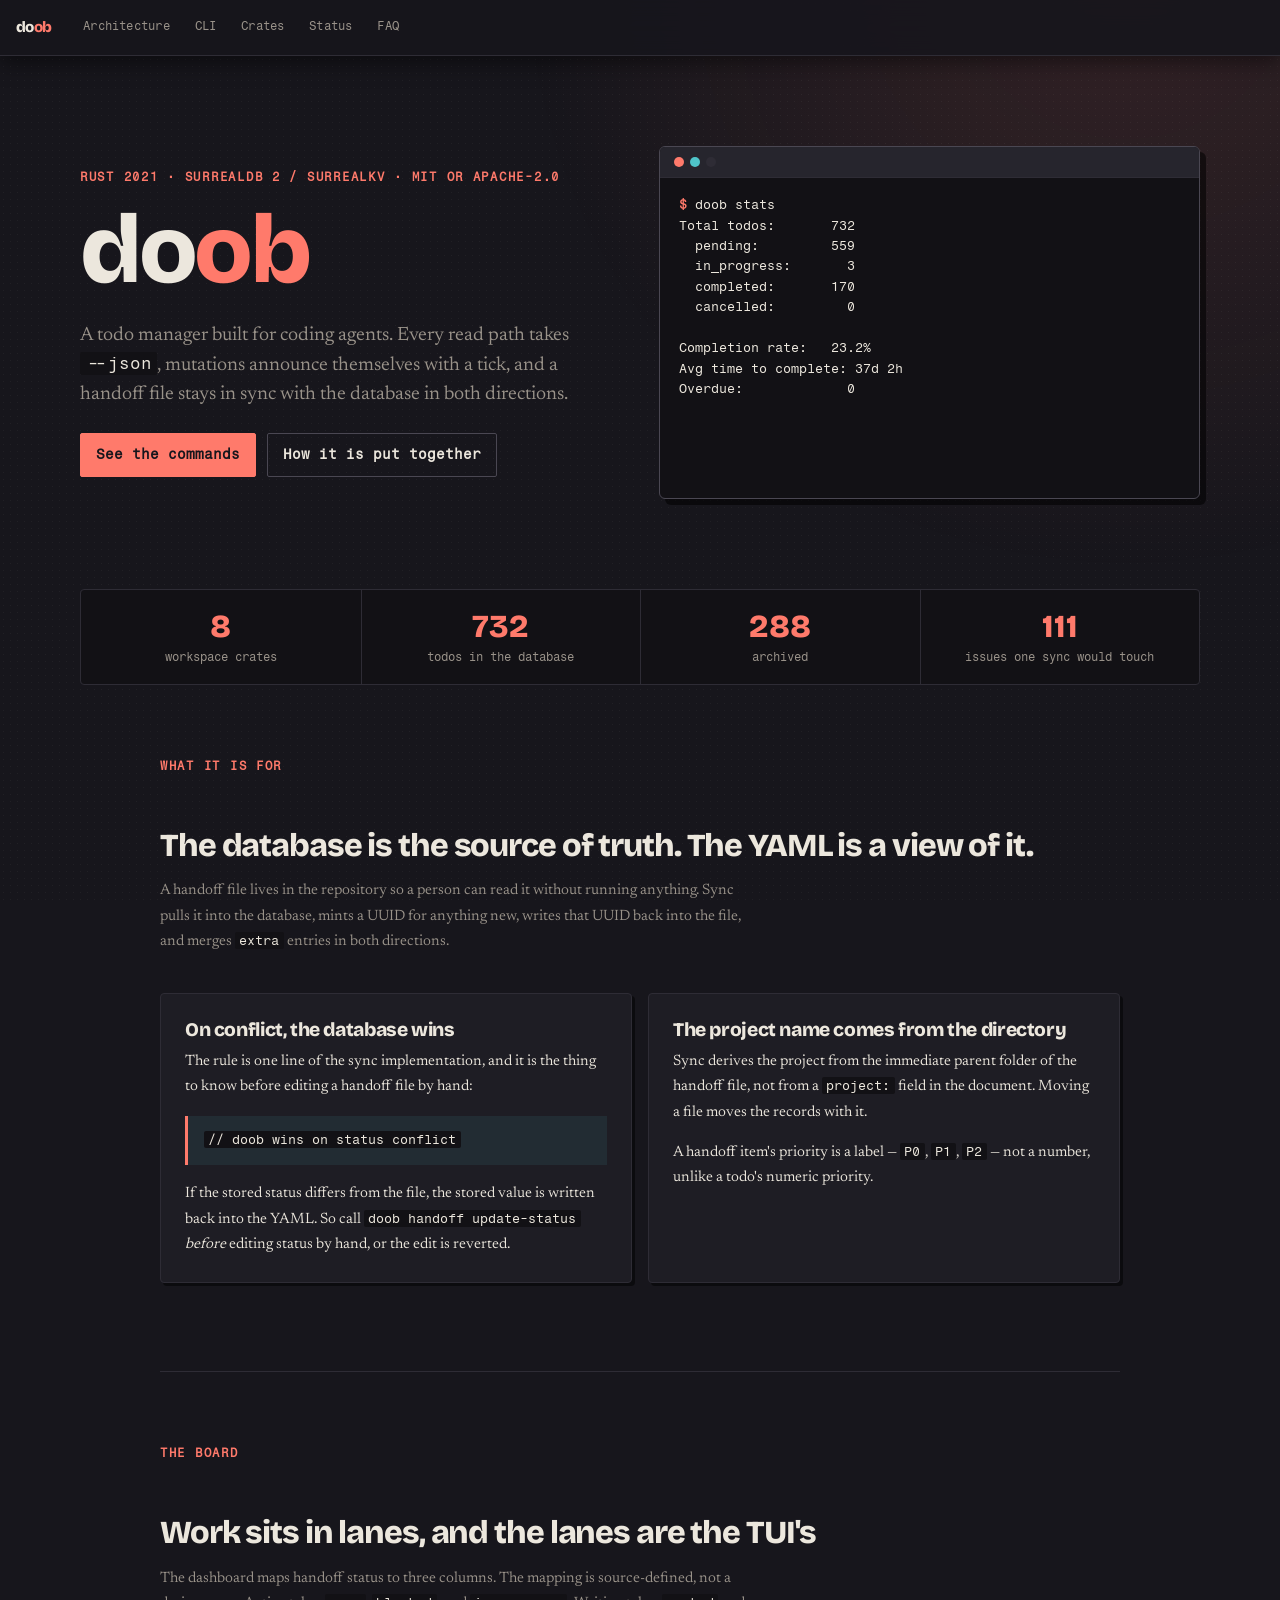
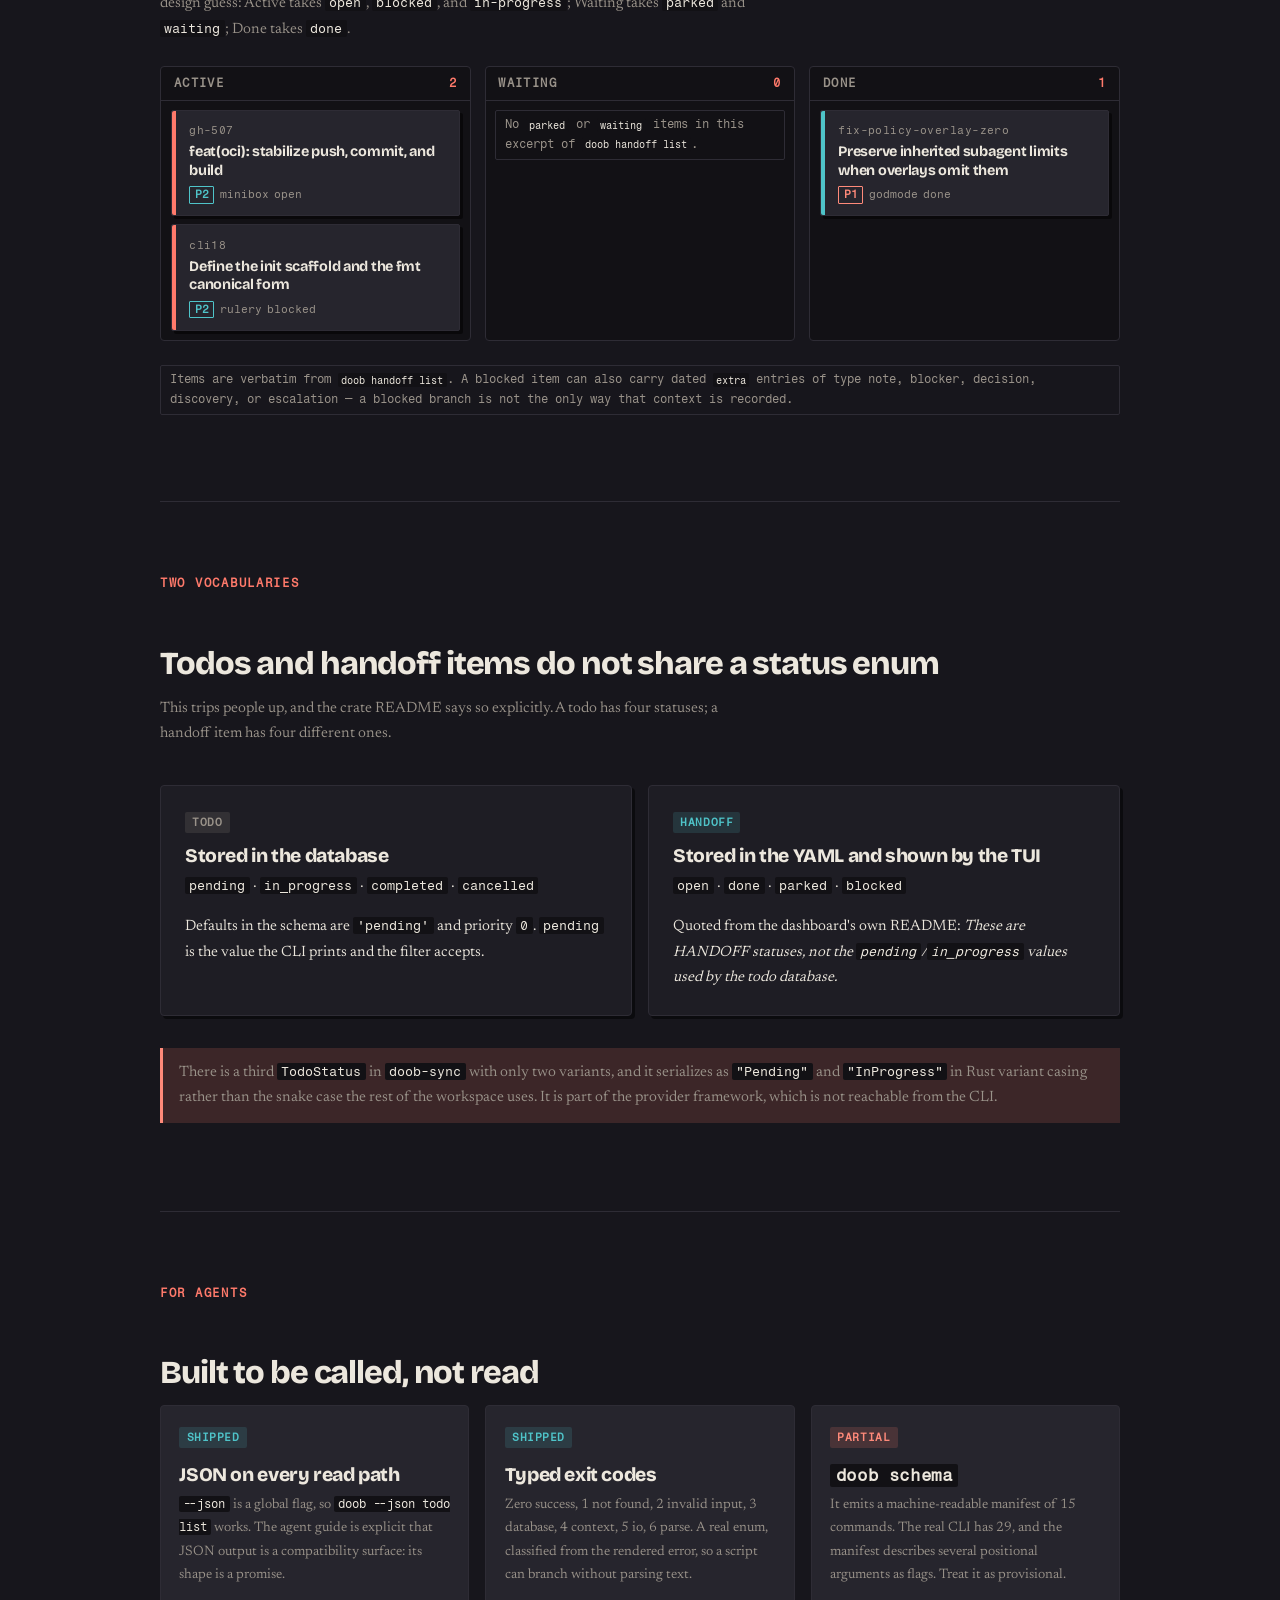
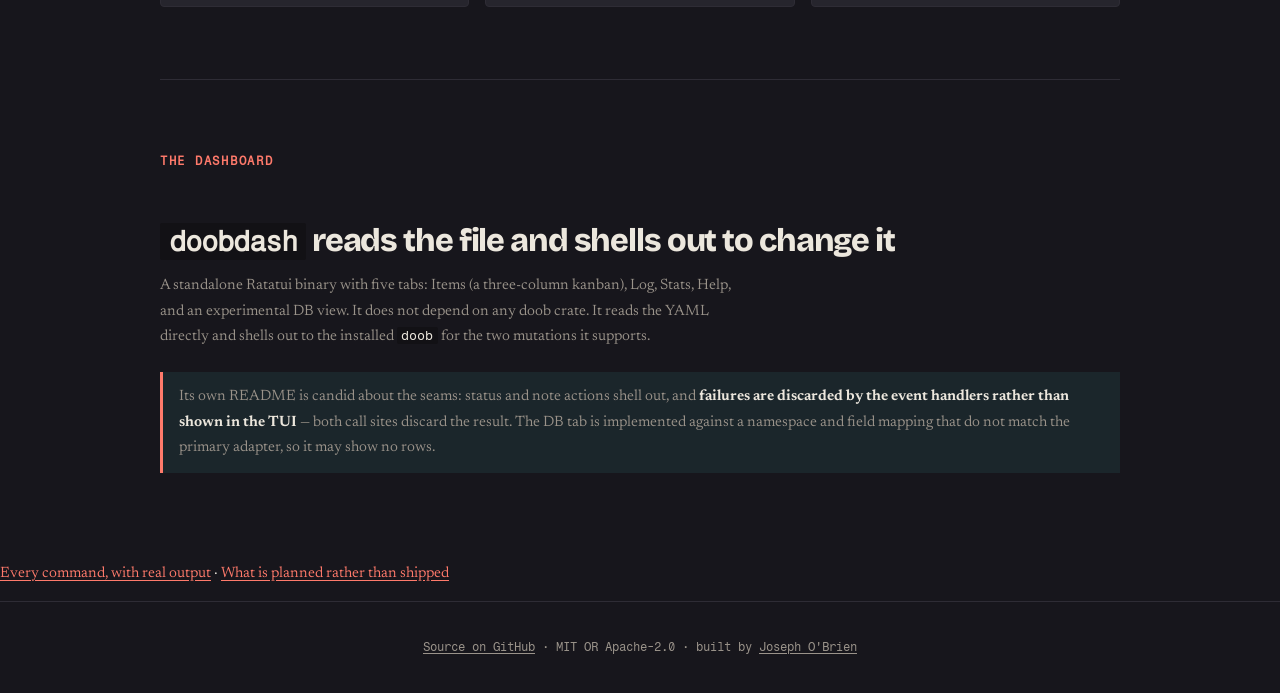
==== commit e210bddf: "refactor(site): landing page plus subpages, and honest code blocks Every page other than the landing" ====
--- a/site/index.html
+++ b/site/index.html
@@ -11,12 +11,12 @@
     <a class="skip-link" href="#main">Skip to content</a>
 
     <nav class="nav" aria-label="Primary">
-      <a href="index.html" class="brand" aria-current="page">do<span class="mark">ob</span></a>
-      <a href="architecture.html">Architecture</a>
-      <a href="cli.html">CLI</a>
-      <a href="crates.html">Crates</a>
-      <a href="status.html">Status</a>
-      <a href="faq.html">FAQ</a>
+      <a href="./" class="brand" aria-current="page">do<span class="mark">ob</span></a>
+      <a href="architecture/">Architecture</a>
+      <a href="cli/">CLI</a>
+      <a href="crates/">Crates</a>
+      <a href="status/">Status</a>
+      <a href="faq/">FAQ</a>
     </nav>
 
     <main id="main">
@@ -27,13 +27,13 @@
             <h1 class="reveal reveal-2">do<span class="mark">ob</span></h1>
             <p class="tagline reveal reveal-3">A todo manager built for coding agents. Every read path takes <code>--json</code>, mutations announce themselves with a tick, and a handoff file stays in sync with the database in both directions.</p>
             <div class="actions reveal reveal-4">
-              <a class="button button-primary" href="cli.html">See the commands</a>
-              <a class="button" href="architecture.html">How it is put together</a>
+              <a class="button button-primary" href="cli/">See the commands</a>
+              <a class="button" href="architecture/">How it is put together</a>
             </div>
           </div>
 
           <div class="terminal reveal reveal-3" aria-label="A real doob run against a live database">
-            <div class="terminal-bar"><span class="label">doob stats</span></div>
+            <div class="terminal-bar"></div>
 <pre><span class="prompt">$</span> doob stats
 Total todos:       732
   pending:         559
@@ -172,7 +172,7 @@
         </div>
       </section>
 
-      <p><a href="cli.html">Every command, with real output</a> &middot; <a href="status.html">What is planned rather than shipped</a></p>
+      <p><a href="cli/">Every command, with real output</a> &middot; <a href="status/">What is planned rather than shipped</a></p>
     </main>
 
     <footer class="site-foot">
--- a/site/style.css
+++ b/site/style.css
@@ -2,7 +2,7 @@
    doob -- static site stylesheet
    https://github.com/89jobrien/doob
 
-   Assembled by the repo-reference-site skill. Three parts:
+   Assembled by the building-reference-sites skill. Three parts:
 
      1. design tokens (below)
      2. the SHARED COMPONENT LAYER, identical in every repo
@@ -594,6 +594,20 @@
   background: var(--color-row-hover);
 }
 
+/* a full-width band that splits one table into named sections */
+.group-row th {
+  padding: 0.5rem 0.85rem;
+  border-top: 1px solid var(--color-border-strong);
+  border-bottom: 1px solid var(--color-border-strong);
+  background: var(--color-surface-sunken);
+  color: var(--color-accent);
+  font-family: var(--font-mono);
+  font-size: 0.73rem;
+  font-weight: 700;
+  letter-spacing: 0.06em;
+  text-transform: uppercase;
+}
+
 td code,
 th code {
   white-space: nowrap;
@@ -655,7 +669,9 @@
   height: 0.62rem;
   border-radius: 50%;
   background: var(--color-dot-1);
-  box-shadow: 1rem 0 var(--color-dot-2), 2rem 0 var(--color-dot-3);
+  box-shadow:
+    1rem 0 var(--color-dot-2),
+    2rem 0 var(--color-dot-3);
   content: "";
 }
 
@@ -667,12 +683,21 @@
 }
 
 .terminal pre {
-  min-height: var(--terminal-min-height, auto);
   margin: 0;
   border: 0;
   border-radius: 0;
   background: none;
   color: var(--color-terminal-fg);
+}
+
+/*
+ * Only the hero terminal is a fixed-height showcase. Everywhere else the block
+ * is exactly as tall as its own content: padding a one-line command out to
+ * 18rem puts a third of the viewport of empty space under it, which is what
+ * made a page of short commands read as a page of long ones.
+ */
+.hero .terminal pre {
+  min-height: var(--terminal-min-height, auto);
 }
 
 .terminal .prompt {
@@ -867,7 +892,10 @@
   font-size: var(--font-size-sm);
   font-weight: 700;
   text-decoration: none;
-  transition: transform 0.18s ease, box-shadow 0.18s ease, border-color 0.18s ease,
+  transition:
+    transform 0.18s ease,
+    box-shadow 0.18s ease,
+    border-color 0.18s ease,
     color 0.18s ease;
 }
 
@@ -952,7 +980,8 @@
 .hero {
   position: relative;
   display: grid;
-  padding: clamp(2.75rem, 7vw, 6rem) max(1rem, calc((100vw - var(--content-width)) / 2));
+  padding: clamp(2.75rem, 7vw, 6rem)
+    max(1rem, calc((100vw - var(--content-width)) / 2));
   align-items: center;
 }
 
@@ -1057,10 +1086,18 @@
   animation: reveal 0.62s cubic-bezier(0.16, 1, 0.3, 1) forwards;
 }
 
-.reveal-1 { animation-delay: 0ms; }
-.reveal-2 { animation-delay: 90ms; }
-.reveal-3 { animation-delay: 180ms; }
-.reveal-4 { animation-delay: 270ms; }
+.reveal-1 {
+  animation-delay: 0ms;
+}
+.reveal-2 {
+  animation-delay: 90ms;
+}
+.reveal-3 {
+  animation-delay: 180ms;
+}
+.reveal-4 {
+  animation-delay: 270ms;
+}
 
 @keyframes reveal {
   to {
